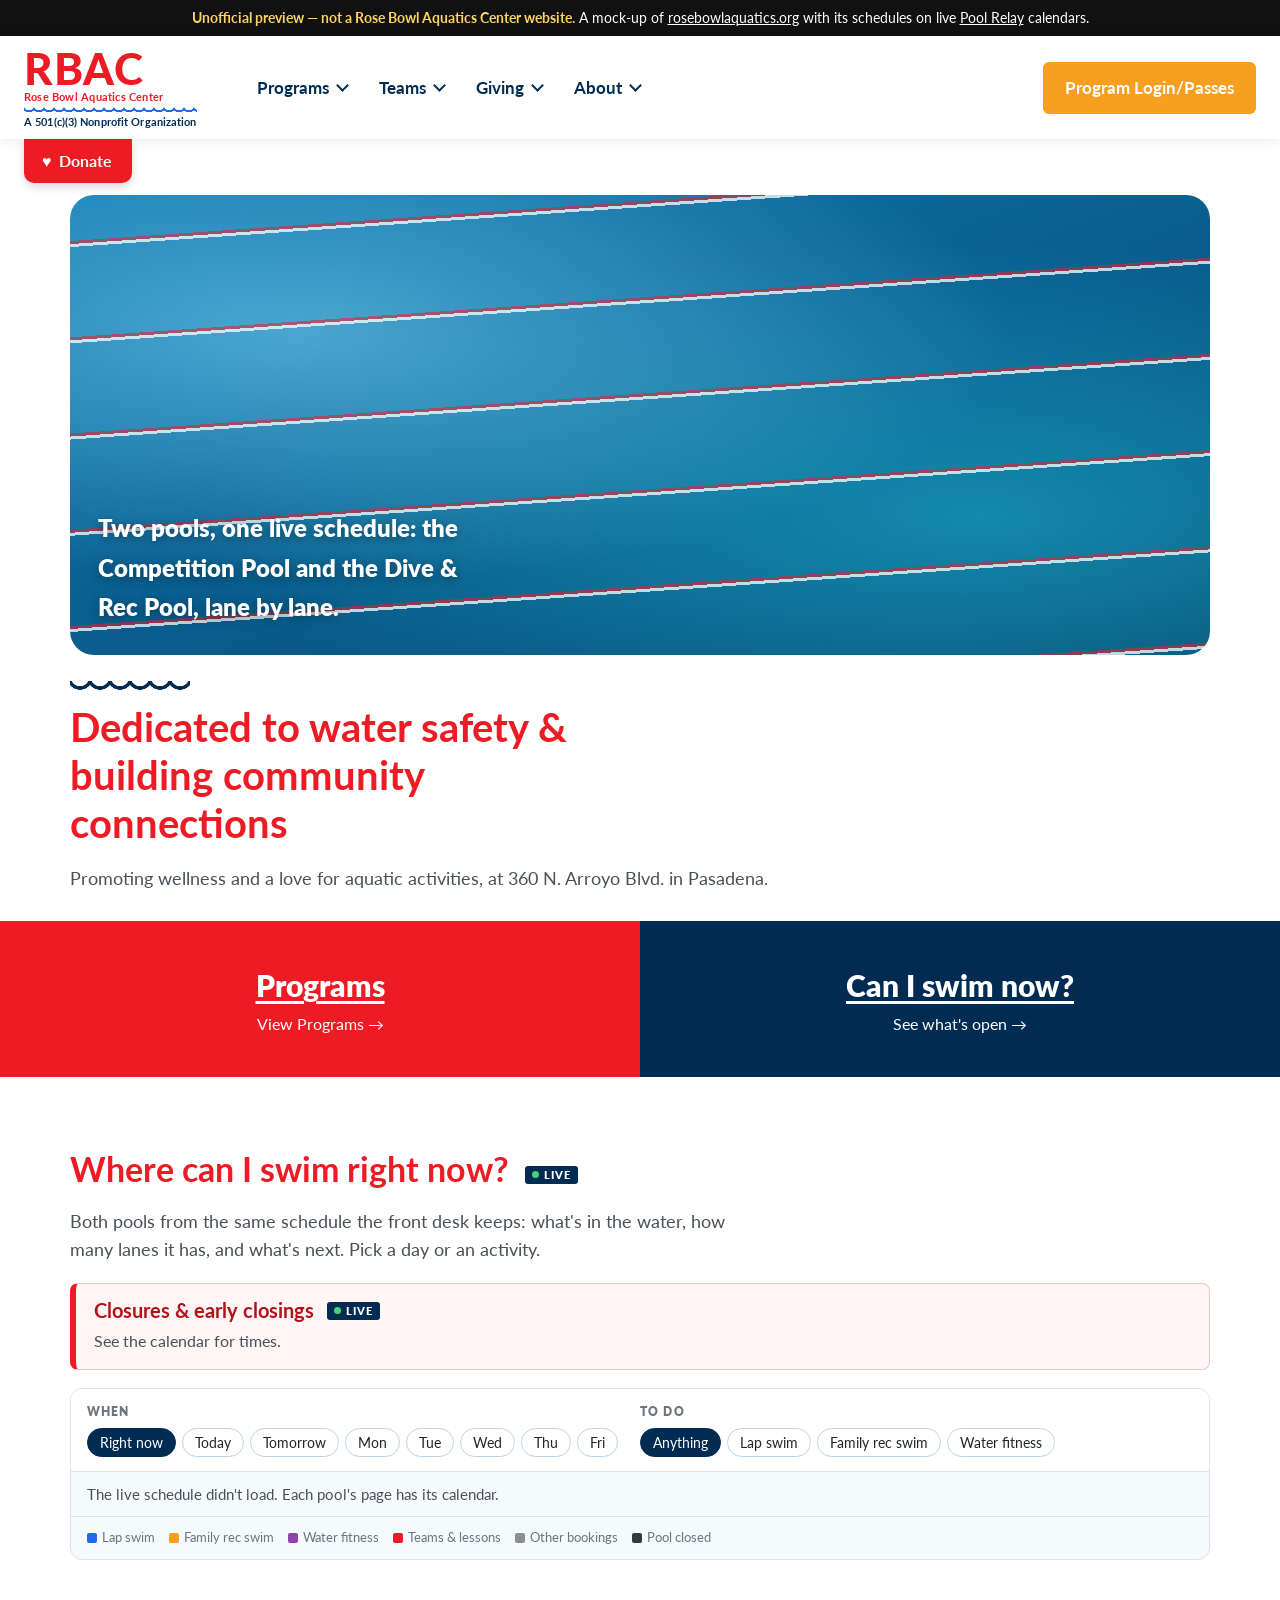
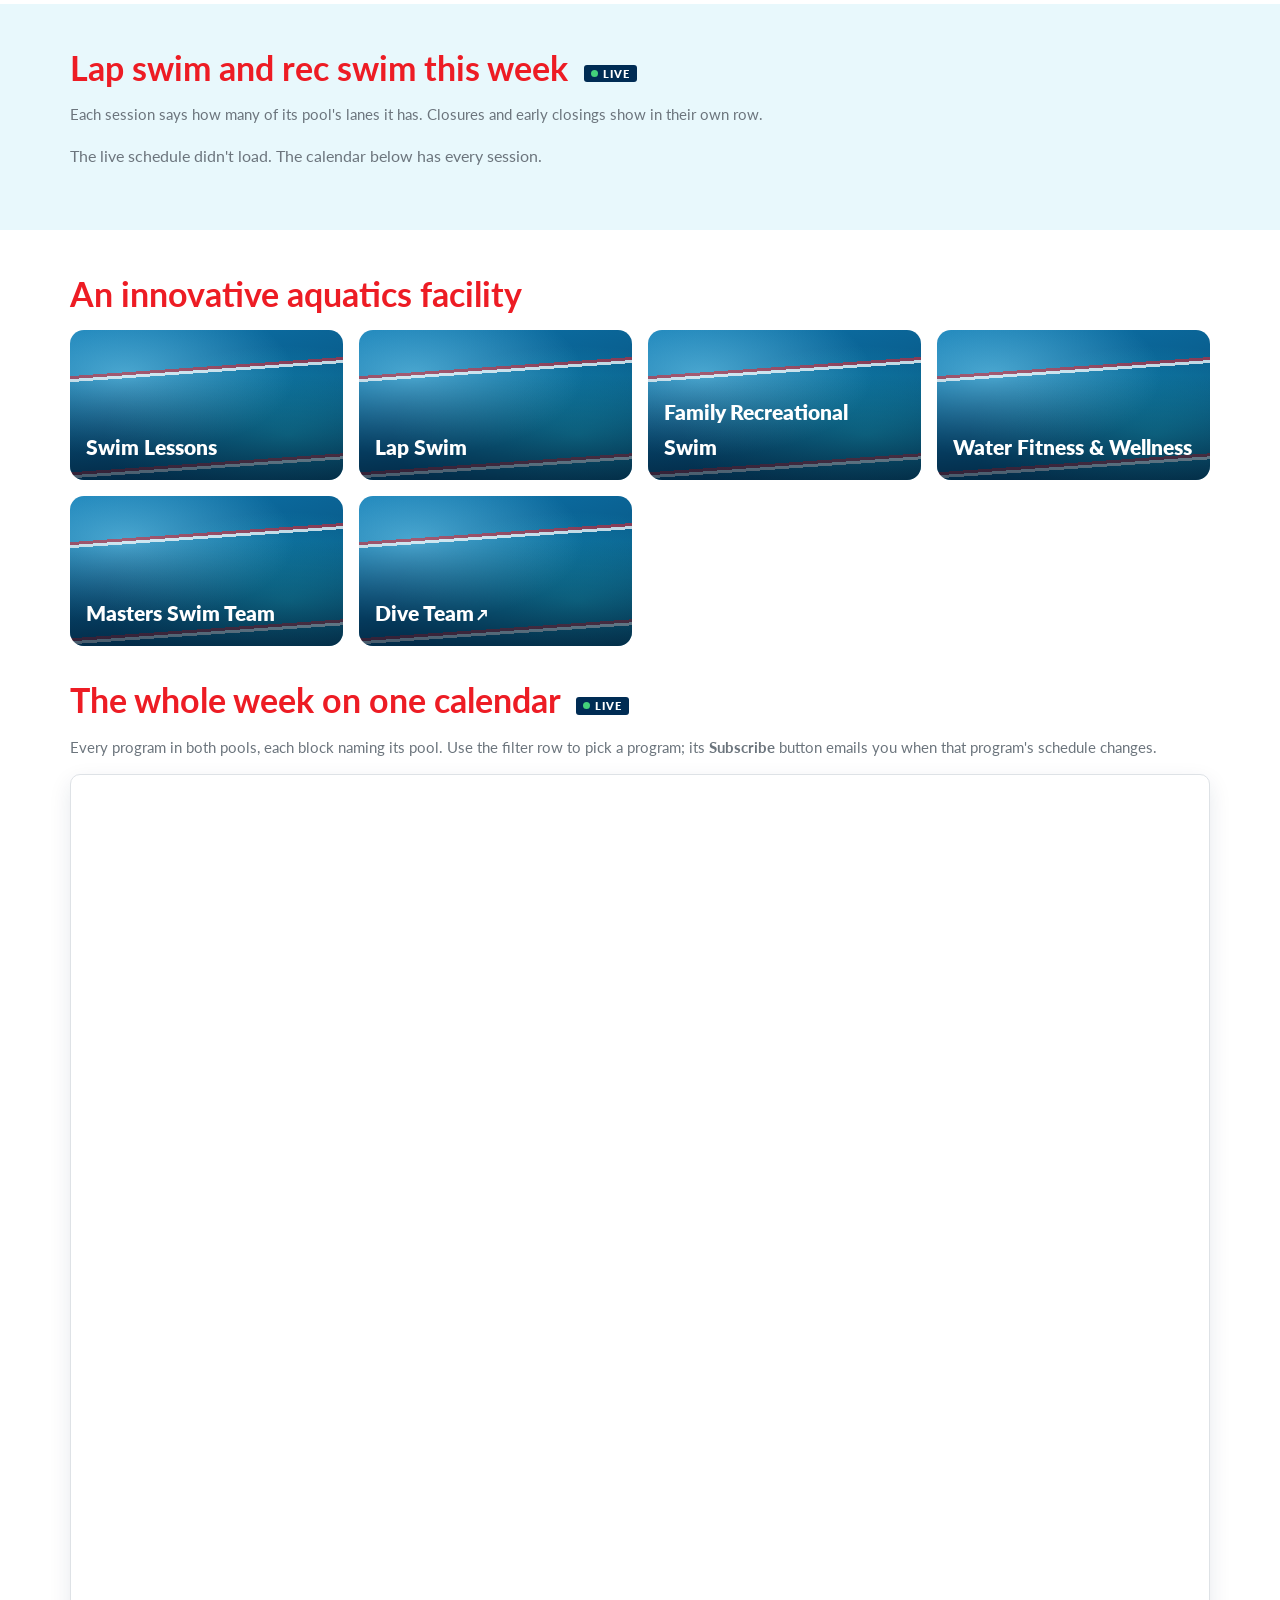
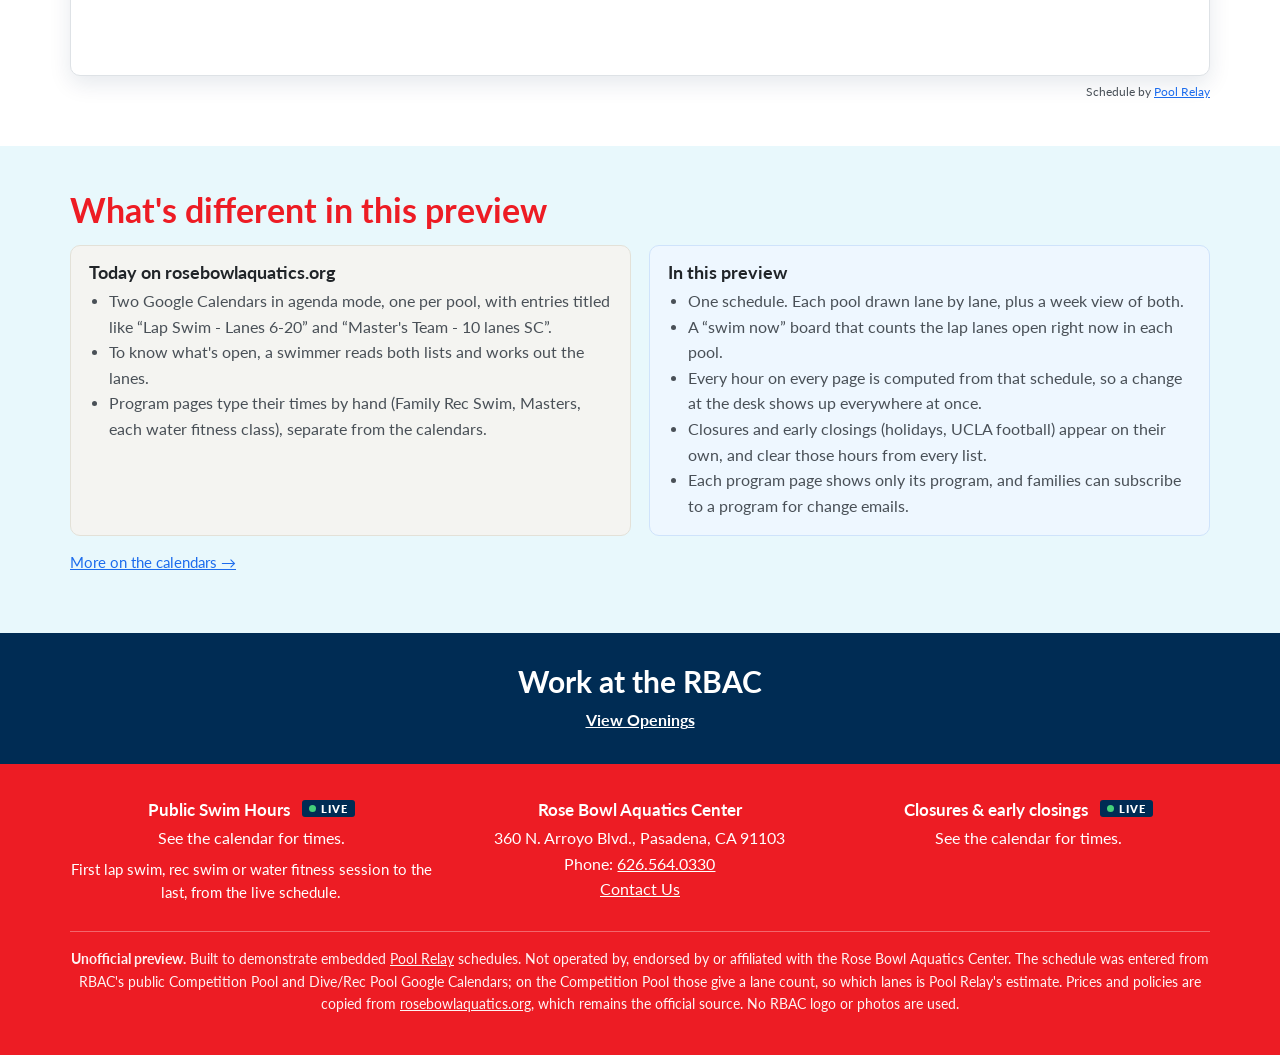
==== index.html @ 763c260d "Rose Bowl Aquatics Center preview: seven pages on live Pool Relay calendars In the look of rosebowla" ====
<!doctype html>
<!-- UNOFFICIAL PREVIEW. Not a Rose Bowl Aquatics Center website. A mock-up of https://rosebowlaquatics.org
     with the schedule on live Pool Relay calendars. Built to demonstrate Pool Relay; not affiliated with RBAC. -->
<html lang="en">
<head>
<meta charset="utf-8">
<meta name="viewport" content="width=device-width, initial-scale=1">
<meta name="robots" content="noindex">
<title>Home | Rose Bowl Aquatics Center (unofficial preview)</title>
<link rel="preconnect" href="https://fonts.googleapis.com"><link rel="preconnect" href="https://fonts.gstatic.com" crossorigin>
<link href="https://fonts.googleapis.com/css2?family=Lato:wght@400;700;900&display=swap" rel="stylesheet">
<link rel="stylesheet" href="style.css?v=40683fb3">
</head>
<body>
<div class="preview-note"><b>Unofficial preview — not a Rose Bowl Aquatics Center website.</b> A mock-up of <a href="https://rosebowlaquatics.org" target="_blank" rel="noopener noreferrer">rosebowlaquatics.org</a> with its schedules on live <a href="https://www.poolrelay.com/" target="_blank" rel="noopener noreferrer">Pool Relay</a> calendars.</div>
<header class="site"><div class="hdr">
  <a class="brand" href="index.html" aria-label="RBAC preview home"><span class="rb">RBAC</span><span class="rb-sub">Rose Bowl Aquatics Center</span><span class="wave" aria-hidden="true"></span><span class="np">A 501(c)(3) Nonprofit Organization</span></a>
  <nav class="main" aria-label="Main"><div class="dd"><button type="button" aria-haspopup="true">Programs</button><div class="panel"><h3>Our Programs</h3><a href="swim-lessons.html">Swim Lessons</a><a href="water-fitness.html">Water Fitness &amp; Wellness</a><a class="ext" href="https://rosebowlaquatics.org/adaptive-swim-lessons" target="_blank" rel="noopener noreferrer">Adaptive Swim Lessons</a><a class="ext" href="https://rosebowlaquatics.org/camp" target="_blank" rel="noopener noreferrer">Anderson Adventure Camp H20</a><a href="rec-swim.html">Family Recreational Swim</a><a href="lap-swim.html">Lap Swim</a><a class="ext" href="https://rosebowlaquatics.org/therapy-pool" target="_blank" rel="noopener noreferrer">Therapy Pool</a><a class="ext" href="https://rosebowlaquatics.org/red-cross" target="_blank" rel="noopener noreferrer">Red Cross Training/Lifeguard</a><a class="ext" href="https://rosebowlaquatics.org/yoga" target="_blank" rel="noopener noreferrer">Yoga</a></div></div><div class="dd"><button type="button" aria-haspopup="true">Teams</button><div class="panel"><h3>Our Teams</h3><a class="ext" href="https://rosebowlaquatics.org/dive-team" target="_blank" rel="noopener noreferrer">Dive Team</a><a class="ext" href="https://rosebowlaquatics.org/swim-team" target="_blank" rel="noopener noreferrer">Swim Team</a><a class="ext" href="https://rosebowlaquatics.org/water-polo" target="_blank" rel="noopener noreferrer">Water Polo Team</a><a class="ext" href="https://rosebowlaquatics.org/rays" target="_blank" rel="noopener noreferrer">Rays Swim Team</a><a href="masters.html">Masters Swim Team</a></div></div><div class="dd"><button type="button" aria-haspopup="true">Giving</button><div class="panel"><h3>Giving</h3><a class="ext" href="https://rosebowlaquatics.org/events" target="_blank" rel="noopener noreferrer">Events</a><a class="ext" href="https://rosebowlaquatics.org/support" target="_blank" rel="noopener noreferrer">Why Donate?</a><a class="ext" href="https://rosebowlaquatics.org/ways-to-give" target="_blank" rel="noopener noreferrer">Ways to Give</a><a class="ext" href="https://rosebowlaquatics.org/directing-gift" target="_blank" rel="noopener noreferrer">Directing Your Gift</a><a class="ext" href="https://rosebowlaquatics.org/donation-request" target="_blank" rel="noopener noreferrer">Donation Request</a></div></div><div class="dd"><button type="button" aria-haspopup="true">About</button><div class="panel"><h3>About Us</h3><a class="ext" href="https://rosebowlaquatics.org/Contact-Us" target="_blank" rel="noopener noreferrer">Contact Us</a><a class="ext" href="https://rosebowlaquatics.org/about" target="_blank" rel="noopener noreferrer">About</a><a href="calendars.html">Calendars</a><a class="ext" href="https://rosebowlaquatics.org/visit" target="_blank" rel="noopener noreferrer">Visit RBAC</a><a class="ext" href="https://rosebowlaquatics.org/staff" target="_blank" rel="noopener noreferrer">Leadership</a><a class="ext" href="https://rosebowlaquatics.org/board" target="_blank" rel="noopener noreferrer">Board of Directors</a><a class="ext" href="https://rosebowlaquatics.org/guidelines" target="_blank" rel="noopener noreferrer">RBAC Guidelines</a><a class="ext" href="https://rosebowlaquatics.org/air-quality" target="_blank" rel="noopener noreferrer">Air Quality Monitoring</a><a class="ext" href="https://rosebowlaquatics.org/employment" target="_blank" rel="noopener noreferrer">Employment</a><a class="ext" href="https://rosebowlaquatics.org/financial-assistance" target="_blank" rel="noopener noreferrer">Apply for Financial Assistance</a></div></div></nav>
  <div class="right"><a class="btn-login" href="https://rosebowlaquatics.org/login-page" target="_blank" rel="noopener noreferrer">Program Login/Passes</a>
    <details class="mnav"><summary><i aria-hidden="true"></i>MENU</summary><div class="mpanel"><h4>Programs</h4><a href="swim-lessons.html">Swim Lessons</a><a href="water-fitness.html">Water Fitness &amp; Wellness</a><a class="ext" href="https://rosebowlaquatics.org/adaptive-swim-lessons" target="_blank" rel="noopener noreferrer">Adaptive Swim Lessons</a><a class="ext" href="https://rosebowlaquatics.org/camp" target="_blank" rel="noopener noreferrer">Anderson Adventure Camp H20</a><a href="rec-swim.html">Family Recreational Swim</a><a href="lap-swim.html">Lap Swim</a><a class="ext" href="https://rosebowlaquatics.org/therapy-pool" target="_blank" rel="noopener noreferrer">Therapy Pool</a><a class="ext" href="https://rosebowlaquatics.org/red-cross" target="_blank" rel="noopener noreferrer">Red Cross Training/Lifeguard</a><a class="ext" href="https://rosebowlaquatics.org/yoga" target="_blank" rel="noopener noreferrer">Yoga</a><h4>Teams</h4><a class="ext" href="https://rosebowlaquatics.org/dive-team" target="_blank" rel="noopener noreferrer">Dive Team</a><a class="ext" href="https://rosebowlaquatics.org/swim-team" target="_blank" rel="noopener noreferrer">Swim Team</a><a class="ext" href="https://rosebowlaquatics.org/water-polo" target="_blank" rel="noopener noreferrer">Water Polo Team</a><a class="ext" href="https://rosebowlaquatics.org/rays" target="_blank" rel="noopener noreferrer">Rays Swim Team</a><a href="masters.html">Masters Swim Team</a><h4>Giving</h4><a class="ext" href="https://rosebowlaquatics.org/events" target="_blank" rel="noopener noreferrer">Events</a><a class="ext" href="https://rosebowlaquatics.org/support" target="_blank" rel="noopener noreferrer">Why Donate?</a><a class="ext" href="https://rosebowlaquatics.org/ways-to-give" target="_blank" rel="noopener noreferrer">Ways to Give</a><a class="ext" href="https://rosebowlaquatics.org/directing-gift" target="_blank" rel="noopener noreferrer">Directing Your Gift</a><a class="ext" href="https://rosebowlaquatics.org/donation-request" target="_blank" rel="noopener noreferrer">Donation Request</a><h4>About</h4><a class="ext" href="https://rosebowlaquatics.org/Contact-Us" target="_blank" rel="noopener noreferrer">Contact Us</a><a class="ext" href="https://rosebowlaquatics.org/about" target="_blank" rel="noopener noreferrer">About</a><a href="calendars.html">Calendars</a><a class="ext" href="https://rosebowlaquatics.org/visit" target="_blank" rel="noopener noreferrer">Visit RBAC</a><a class="ext" href="https://rosebowlaquatics.org/staff" target="_blank" rel="noopener noreferrer">Leadership</a><a class="ext" href="https://rosebowlaquatics.org/board" target="_blank" rel="noopener noreferrer">Board of Directors</a><a class="ext" href="https://rosebowlaquatics.org/guidelines" target="_blank" rel="noopener noreferrer">RBAC Guidelines</a><a class="ext" href="https://rosebowlaquatics.org/air-quality" target="_blank" rel="noopener noreferrer">Air Quality Monitoring</a><a class="ext" href="https://rosebowlaquatics.org/employment" target="_blank" rel="noopener noreferrer">Employment</a><a class="ext" href="https://rosebowlaquatics.org/financial-assistance" target="_blank" rel="noopener noreferrer">Apply for Financial Assistance</a></div></details></div>
  <a class="donate" href="https://rosebowlaquatics.org/donate" target="_blank" rel="noopener noreferrer">Donate</a>
</div></header>
<main>


<div class="home-hero"><div class="pic water"><span>Two pools, one live schedule: the Competition Pool and the Dive &amp; Rec Pool, lane by lane.</span></div>
  <span class="squiggle" aria-hidden="true"></span>
  <h2 class="tagline">Dedicated to water safety &amp; building community connections</h2>
  <p class="lede">Promoting wellness and a love for aquatic activities, at 360 N. Arroyo Blvd. in Pasadena.</p></div>
<div class="tiles"><a class="t-red" href="#programs"><b>Programs</b><span>View Programs</span></a>
  <a class="t-navy" href="#now"><b>Can I swim now?</b><span>See what's open</span></a></div>

<section class="band" id="now"><div class="wrap">
  <h2 class="sec-title">Where can I swim right now? <span class="live-tag">Live</span></h2>
  <p class="lede">Both pools from the same schedule the front desk keeps: what's in the water, how many lanes it has, and what's next.
    Pick a day or an activity.</p>
  <div class="alert" aria-live="polite"><h3>Closures &amp; early closings <span class="live-tag">Live</span></h3>
  <div data-live="alerts" data-view="ldh1B3ldemNOlqrz69lAVa" data-pool="ctr" data-ahead="100"><p class="muted">None coming up.</p></div></div>
  <div id="finder" class="finder" data-view="ldh1B3ldemNOlqrz69lAVa" data-all-label="Both pools"></div>
</div></section>

<section class="band tint"><div class="wrap">
  <h2 class="sec-title">Lap swim and rec swim this week <span class="live-tag">Live</span></h2>
  <p class="small muted">Each session says how many of its pool's lanes it has. Closures and early closings show in their own row.</p>
  <div id="week" data-view="ldh1B3ldemNOlqrz69lAVa" data-pool="ctr" data-pools="Competition Pool|Dive &amp; Rec Pool" data-kind="lap|rec"><p class="muted">Loading the week…</p></div>
</div></section>

<section class="band" id="programs"><div class="wrap">
  <h2 class="sec-title">An innovative aquatics facility</h2>
  <div class="prog-grid"><a class="water" href="swim-lessons.html"><span>Swim Lessons</span></a><a class="water" href="lap-swim.html"><span>Lap Swim</span></a><a class="water" href="rec-swim.html"><span>Family Recreational Swim</span></a><a class="water" href="water-fitness.html"><span>Water Fitness &amp; Wellness</span></a><a class="water" href="masters.html"><span>Masters Swim Team</span></a><a class="water ext" href="https://rosebowlaquatics.org/dive-team" target="_blank" rel="noopener noreferrer"><span>Dive Team</span></a></div>
  <h2 class="sec-title" style="margin-top:34px">The whole week on one calendar <span class="live-tag">Live</span></h2>
  <p class="small muted">Every program in both pools, each block naming its pool. Use the filter row to pick a program; its
    <b>Subscribe</b> button emails you when that program's schedule changes.</p>
  <div class="frame"><iframe src="https://www.poolrelay.com/embed/ldh1B3ldemNOlqrz69lAVa" height="900" title="Rose Bowl Aquatics Center, week" loading="lazy"></iframe></div><p class="credit">Schedule by <a href="https://www.poolrelay.com/" target="_blank" rel="noopener noreferrer">Pool Relay</a></p>
</div></section>

<section class="band tint"><div class="wrap">
  <h2 class="sec-title">What's different in this preview</h2>
  <div class="before-after">
    <div class="b"><h3>Today on rosebowlaquatics.org</h3><ul>
      <li>Two Google Calendars in agenda mode, one per pool, with entries titled like “Lap Swim - Lanes 6-20” and “Master's Team - 10 lanes SC”.</li>
      <li>To know what's open, a swimmer reads both lists and works out the lanes.</li>
      <li>Program pages type their times by hand (Family Rec Swim, Masters, each water fitness class), separate from the calendars.</li></ul></div>
    <div class="a"><h3>In this preview</h3><ul>
      <li>One schedule. Each pool drawn lane by lane, plus a week view of both.</li>
      <li>A “swim now” board that counts the lap lanes open right now in each pool.</li>
      <li>Every hour on every page is computed from that schedule, so a change at the desk shows up everywhere at once.</li>
      <li>Closures and early closings (holidays, UCLA football) appear on their own, and clear those hours from every list.</li>
      <li>Each program page shows only its program, and families can subscribe to a program for change emails.</li></ul></div>
  </div>
  <p class="small"><a href="calendars.html">More on the calendars →</a></p>
</div></section>

</main>
<div class="work"><h3>Work at the RBAC</h3><a href="https://rosebowlaquatics.org/employment" target="_blank" rel="noopener noreferrer">View Openings</a></div>
<footer class="site"><div class="wrap">
  <div class="cols">
    <div><h4>Public Swim Hours <span class="live-tag">Live</span></h4><div data-live="hours" data-view="ldh1B3ldemNOlqrz69lAVa" data-pool="ctr" data-group="Lap Swim|Family Recreational Swim|Water Fitness &amp; Wellness" data-format="dl">…</div>
      <p class="small" style="margin:6px 0 0">First lap swim, rec swim or water fitness session to the last, from the live schedule.</p></div>
    <div><h4>Rose Bowl Aquatics Center</h4><p style="margin:0">360 N. Arroyo Blvd., Pasadena, CA 91103<br>Phone: <a href="tel:6265640330">626.564.0330</a><br>
      <a href="https://rosebowlaquatics.org/Contact-Us" target="_blank" rel="noopener noreferrer">Contact Us</a></p></div>
    <div><h4>Closures &amp; early closings <span class="live-tag">Live</span></h4><div data-live="alerts" data-view="ldh1B3ldemNOlqrz69lAVa" data-pool="ctr" data-ahead="60" class="foot-alerts"><p>None coming up.</p></div></div>
  </div>
  <p class="disc"><b>Unofficial preview.</b> Built to demonstrate embedded <a href="https://www.poolrelay.com/" target="_blank" rel="noopener noreferrer">Pool Relay</a> schedules. Not operated by,
    endorsed by or affiliated with the Rose Bowl Aquatics Center. The schedule was entered from RBAC's public Competition Pool and
    Dive/Rec Pool Google Calendars; on the Competition Pool those give a lane count, so which lanes is Pool Relay's estimate.
    Prices and policies are copied from <a href="https://rosebowlaquatics.org" target="_blank" rel="noopener noreferrer">rosebowlaquatics.org</a>, which remains the official source. No RBAC logo or photos are used.</p>
</div></footer>
<script>window.POOLS = [{"slug": "comp", "name": "Competition Pool", "facility": "Rose Bowl Aquatics Center", "pool": "Competition Pool", "area": "Pasadena", "kind": "yearRound", "href": "lap-swim.html#comp", "sub": "50 m \u00b7 8 long-course or 20 short-course lanes \u00b7 typically 79\u00b0"}, {"slug": "rec", "name": "Dive & Rec Pool", "facility": "Rose Bowl Aquatics Center", "pool": "Dive & Rec Pool", "area": "Pasadena", "kind": "yearRound", "href": "lap-swim.html#dive", "sub": "20 lanes \u00b7 shallow end for rec swim, deep end for diving \u00b7 typically 86\u00b0"}, {"slug": "ctr", "name": "Rose Bowl Aquatics Center", "facility": "Rose Bowl Aquatics Center", "area": "Pasadena", "kind": "center", "href": "index.html"}];</script>
<script src="finder.js?v=40683fb3"></script>
</body>
</html>
---- style.css ----
/* Rose Bowl Aquatics Center — an unofficial preview of rosebowlaquatics.org with its schedule on live Pool Relay calendars.
   Chrome after RBAC's own theme: white header with a red wordmark, orange login button, a red Donate tab, photo-band page
   heroes with white titles, red and cyan cards with a wave pattern, Lato throughout, a red footer.
   No RBAC artwork or photos are used: the wordmark is text and every "photo" is a CSS gradient. */
:root{
  --red:#ed1c24; --red-2:#ff3941; --red-d:#b3121a; --navy:#002c54; --blue:#1c6ced; --cyan:#1fc0da; --orange:#f99f20;
  --ink:#212529; --body:#495057; --muted:#6c757d; --rule:#dee2e6; --wash:#f8f9fa; --sky:#e8f8fc;
  --lap:#1c6ced; --rec:#f99f20; --fit:#8e44ad; --learn:#ed1c24; --other:#8b8f94; --shut:#343a40;
  --open:#1f7a45; --soon:#b56d07; --shutc:#6f7780;
}
*{box-sizing:border-box}
html{-webkit-text-size-adjust:100%;scroll-behavior:smooth}
body{margin:0;background:#fff;color:var(--body);font:16px/1.65 Lato,"Helvetica Neue",Arial,sans-serif}
a{color:var(--blue)}
h1,h2,h3,h4{font-family:Lato,"Helvetica Neue",Arial,sans-serif;color:var(--ink);line-height:1.2}
.muted{color:var(--muted)} .small{font-size:14.5px}
.wrap{max-width:1180px;margin:0 auto;padding:0 20px}

/* ── Unofficial ribbon ───────────────────────────────────────────────────── */
.preview-note{background:#111;color:#fff;font-size:13.5px;line-height:1.5;padding:8px 16px;text-align:center}
.preview-note b{color:#ffd166} .preview-note a{color:#fff}

/* ── Header ─────────────────────────────────────────────────────────────── */
header.site{background:#fff;box-shadow:0 2px 14px rgba(0,0,0,.08);position:sticky;top:0;z-index:30}
.hdr{max-width:1320px;margin:0 auto;display:flex;align-items:center;gap:22px;padding:12px 24px;min-height:96px;position:relative}
.brand{display:flex;flex-direction:column;text-decoration:none;line-height:1;color:var(--red)}
.brand .rb{font-weight:900;font-size:44px;letter-spacing:.02em;line-height:.95}
.brand .rb-sub{font-size:10.5px;font-weight:700;color:var(--red);letter-spacing:.02em;margin-top:2px}
.brand .wave{display:block;height:7px;margin:4px 0 3px;background:
  radial-gradient(circle at 5px -2px,transparent 5px,var(--blue) 5.5px,var(--blue) 7px,transparent 7.5px) 0 0/10px 7px repeat-x}
.brand .np{font-size:10.5px;font-weight:700;color:var(--navy);letter-spacing:.01em}
nav.main{display:flex;gap:4px;margin-left:24px}
.dd{position:relative}
.dd > button{font:700 17px Lato,sans-serif;color:var(--navy);background:none;border:0;padding:12px 14px;cursor:pointer;border-radius:6px}
.dd > button::after{content:"";display:inline-block;width:7px;height:7px;border-right:2px solid currentColor;border-bottom:2px solid currentColor;transform:rotate(45deg);margin:0 0 4px 9px}
.dd:hover > button,.dd:focus-within > button{color:var(--red)}
.dd .panel{display:none;position:absolute;left:0;top:100%;min-width:290px;background:var(--navy);border-radius:0 0 10px 10px;padding:14px 0 16px;box-shadow:0 14px 30px rgba(0,0,0,.2);
  background-image:linear-gradient(rgba(0,44,84,.92),rgba(0,44,84,.92)),repeating-radial-gradient(circle at 0 120%,transparent 0 14px,rgba(255,255,255,.12) 15px 16px,transparent 17px 30px)}
.dd:hover .panel,.dd:focus-within .panel{display:block}
.dd .panel h3{color:#fff;font-size:24px;font-weight:800;margin:0 22px 8px}
.dd .panel a{display:block;color:#fff;text-decoration:none;padding:6px 22px;font-size:15.5px}
.dd .panel a:hover,.dd .panel a:focus{background:rgba(255,255,255,.1);color:#7ed8f8}
.dd .panel a.here{color:#7ed8f8;font-weight:700}
.dd .panel a.ext::after,.mnav a.ext::after{content:" ↗";font-size:12px;opacity:.7}
.hdr .right{margin-left:auto;display:flex;align-items:center;gap:14px}
.btn-login{background:var(--orange);color:#fff;font-weight:700;font-size:17px;text-decoration:none;padding:12px 22px;border-radius:6px;white-space:nowrap}
.btn-login:hover{filter:brightness(.95)}
.donate{position:absolute;left:24px;top:100%;background:var(--red);color:#fff;font-weight:700;text-decoration:none;padding:9px 20px 9px 18px;border-radius:0 0 10px 10px;font-size:16px;box-shadow:0 4px 10px rgba(0,0,0,.15)}
.donate::before{content:"♥";margin-right:7px}
details.mnav{display:none}
details.mnav summary{list-style:none;cursor:pointer;font-weight:700;color:var(--navy);font-size:14px;display:flex;align-items:center;gap:8px}
details.mnav summary::-webkit-details-marker{display:none}
details.mnav summary i{display:inline-block;width:20px;height:2px;background:var(--navy);box-shadow:0 -6px 0 var(--navy),0 6px 0 var(--navy)}
details.mnav .mpanel{position:absolute;left:0;right:0;top:100%;background:var(--navy);padding:46px 20px 18px;max-height:75vh;overflow:auto}
details.mnav h4{color:#7ed8f8;margin:12px 0 4px;font-size:15px;text-transform:uppercase;letter-spacing:.08em}
details.mnav a{display:block;color:#fff;text-decoration:none;padding:5px 0}

/* ── Page heroes ─────────────────────────────────────────────────────────── */
/* "Photos" are water in CSS: a blue gradient with lane lines and a light ripple, never RBAC's pictures. */
.water{background-color:#0b5f8a;background-image:
  repeating-linear-gradient(176deg,transparent 0 46px,rgba(237,28,36,.55) 46px 49px,rgba(255,255,255,.75) 49px 52px,transparent 52px 96px),
  radial-gradient(ellipse at 20% 30%,rgba(126,216,248,.55),transparent 55%),
  radial-gradient(ellipse at 80% 70%,rgba(31,192,218,.5),transparent 60%),
  linear-gradient(160deg,#0d77b0,#06476e)}
.hero{position:relative;color:#fff;padding:96px 0 64px}
.hero::before{content:"";position:absolute;inset:0;background:linear-gradient(90deg,rgba(0,20,40,.62),rgba(0,20,40,.25))}
.hero .wrap{position:relative}
.hero h1{color:#fff;font-size:clamp(34px,4.6vw,52px);font-weight:700;margin:0 0 12px;text-shadow:0 2px 12px rgba(0,0,0,.35)}
.hero ul{list-style:none;margin:0;padding:0}
.hero li a{color:#fff;font-weight:700;font-size:18px;text-decoration:underline;text-underline-offset:3px}
.hero li a::before{content:"›";display:inline-block;margin-right:8px;text-decoration:none;font-size:22px;line-height:1}

/* ── Home ────────────────────────────────────────────────────────────────── */
.home-hero{margin:56px auto 0;max-width:1180px;padding:0 20px}
.home-hero .pic{height:clamp(240px,40vw,460px);border-radius:24px;position:relative;overflow:hidden;display:flex;align-items:flex-end;padding:28px}
.home-hero .pic span{position:relative;color:#fff;font-weight:800;font-size:clamp(18px,2.2vw,24px);text-shadow:0 2px 10px rgba(0,0,0,.4);max-width:28ch}
.squiggle{display:block;width:120px;height:14px;margin:26px 0 8px;background:
  radial-gradient(circle at 10px -4px,transparent 9px,var(--navy) 9.5px,var(--navy) 12.5px,transparent 13px) 0 0/20px 14px repeat-x}
.tagline{color:var(--red);font-size:clamp(28px,3.6vw,40px);font-weight:700;margin:0 0 6px;max-width:24ch}
.tiles{display:grid;grid-template-columns:repeat(2,1fr);gap:0;margin:28px 0}
.tiles a{display:block;padding:40px 20px;text-align:center;text-decoration:none;color:#fff}
.tiles a b{display:block;font-size:30px;font-weight:800;text-decoration:underline;text-underline-offset:4px}
.tiles a span::after{content:" →"}
.tiles .t-red{background:var(--red)} .tiles .t-navy{background:var(--navy)}
.prog-grid{display:grid;grid-template-columns:repeat(auto-fill,minmax(250px,1fr));gap:16px;margin:16px 0}
.prog-grid a{display:flex;align-items:flex-end;min-height:150px;border-radius:14px;padding:16px;color:#fff;text-decoration:none;font-weight:800;font-size:21px;position:relative;overflow:hidden}
.prog-grid a::before{content:"";position:absolute;inset:0;background:linear-gradient(0deg,rgba(0,20,40,.65),transparent 70%)}
.prog-grid a span{position:relative}
.prog-grid a.ext span::after{content:" ↗";font-size:14px}

/* ── Sections and cards ──────────────────────────────────────────────────── */
section.band{padding:44px 0}
section.band.tint{background:var(--sky)}
section.band.wavy{background:linear-gradient(#fff,#fff) padding-box}
.sec-title{color:var(--red);font-size:clamp(26px,3vw,34px);font-weight:700;margin:0 0 12px}
h2{font-size:26px;margin:28px 0 10px} h3{font-size:20px;margin:18px 0 6px}
h4.red{color:var(--red);font-size:24px;margin:0 0 6px}
.lede{font-size:17.5px;max-width:70ch}
.two{display:grid;grid-template-columns:minmax(0,1.5fr) minmax(280px,1fr);gap:32px;align-items:start}
.cardstack{border-radius:10px;overflow:hidden;box-shadow:0 10px 24px rgba(0,0,0,.08)}
.cardstack > div{padding:24px 26px;color:#fff}
.cardstack h3{color:#fff;font-size:26px;margin:0 0 10px}
.cardstack a{color:#fff;font-weight:700;text-decoration:none;display:inline-block;margin:3px 0}
.cardstack a::after{content:" →"}
.cardstack .c-red{background:var(--red-2)}
.cardstack .c-cyan{background-color:var(--cyan);background-image:repeating-radial-gradient(circle at 50% -60px,transparent 0 16px,rgba(255,255,255,.14) 17px 18px,transparent 19px 34px)}
.cardstack p{margin:0 0 6px}
.cardstack .price{font-size:30px;font-weight:800;line-height:1.1}
details.acc{border-bottom:1px solid var(--rule);background:#fff}
details.acc summary{cursor:pointer;list-style:none;padding:16px 50px 16px 4px;font-size:19px;color:var(--ink);position:relative}
details.acc summary::-webkit-details-marker{display:none}
details.acc summary::after{content:"+";position:absolute;right:8px;top:8px;width:36px;height:36px;display:grid;place-items:center;box-shadow:0 2px 8px rgba(0,0,0,.15);font-size:22px;color:var(--ink)}
details.acc[open] summary::after{content:"×"}
details.acc > div{padding:0 4px 18px}
.faqhead{background:var(--red-2);color:#fff;border-radius:10px 10px 0 0;padding:20px 24px;margin-top:28px}
.faqhead h3{color:#fff;margin:0;font-size:26px}
.faq{border:1px solid var(--rule);border-top:0;border-radius:0 0 10px 10px;padding:0 20px}
table.fees{border-collapse:collapse;width:100%;max-width:560px;font-size:15.5px;margin:8px 0}
table.fees th,table.fees td{border-bottom:1px solid var(--rule);padding:7px 10px;text-align:left}
table.fees td{font-variant-numeric:tabular-nums;text-align:right}
table.fees thead th{color:var(--navy)}

/* ── Live parts (Pool Relay) ─────────────────────────────────────────────── */
.live-tag{display:inline-block;font-size:11px;font-weight:800;letter-spacing:.09em;text-transform:uppercase;color:#fff;background:var(--navy);border-radius:3px;padding:2px 7px;vertical-align:3px;margin-left:8px}
.live-tag::before{content:"";display:inline-block;width:7px;height:7px;border-radius:50%;background:#43d17a;margin-right:5px;vertical-align:1px}
.whatsnew{border:2px dashed var(--cyan);background:#f2fcfe;border-radius:10px;padding:14px 18px;margin:18px 0;font-size:15.5px}
.whatsnew b.k{color:var(--navy);text-transform:uppercase;letter-spacing:.07em;font-size:12px;display:block;margin-bottom:2px}
.whatsnew ul{margin:4px 0 0;padding-left:20px} .whatsnew li{margin:3px 0}
.alert{border:1px solid #f3c2c4;border-left:6px solid var(--red);background:#fff5f5;border-radius:8px;padding:14px 18px;margin:18px 0}
.alert h2,.alert h3{margin:0 0 6px;font-size:20px;color:var(--red-d)}
.alert ul{margin:0;padding:0;list-style:none;font-size:15.5px}
.alert li{padding:5px 0;border-top:1px solid #f6dada;display:grid;grid-template-columns:minmax(150px,260px) 1fr;gap:4px 12px} .alert li:first-child{border-top:0}
.alert li b{color:var(--red-d)} .alert li.mod b{color:#8a5a00}
@media (max-width:560px){ .alert li{grid-template-columns:1fr} }
.hours-grid{display:grid;grid-template-columns:repeat(auto-fit,minmax(300px,1fr));gap:18px;margin:12px 0}
.hbox{border:1px solid var(--rule);border-top:5px solid var(--blue);border-radius:8px;padding:16px 18px;background:#fff}
.hbox.rec{border-top-color:var(--cyan)}
.hbox h3{margin:0 0 8px;font-size:20px}
.hbox dl{display:grid;grid-template-columns:auto 1fr;gap:4px 14px;margin:0 0 8px}
.hbox dt{font-weight:700;color:var(--navy)} .hbox dd{margin:0;font-variant-numeric:tabular-nums}
.hbox h4{margin:12px 0 4px;font-size:14px;text-transform:uppercase;letter-spacing:.07em;color:var(--muted)}
.adjusted ul,.limited ul{margin:4px 0 0;padding-left:18px;font-size:15px}
.limited li{margin-bottom:3px;font-variant-numeric:tabular-nums}
.prog{border-collapse:collapse;width:100%;font-size:15.5px}
.prog th,.prog td{text-align:left;padding:10px 10px;border-top:1px solid var(--rule);vertical-align:top}
.prog th{min-width:190px;color:var(--navy)} .prog th small{display:block;font-weight:400;color:var(--muted);font-size:13.5px;max-width:42ch}
.prog td.when{font-variant-numeric:tabular-nums}
.tblwrap{overflow-x:auto}
blockquote.quote{margin:10px 0;padding:10px 14px;background:#f4f4f1;border-left:4px solid #b7b4a8;font-size:15px;font-style:italic;color:#3c3a33}
blockquote.quote .qh{display:block;font-style:normal;font-size:11.5px;font-weight:700;letter-spacing:.08em;text-transform:uppercase;color:var(--muted);margin-bottom:3px}
.frame{border:1px solid var(--rule);border-radius:10px;overflow:hidden;background:#fff;box-shadow:0 8px 22px rgba(0,40,80,.10)}
.frame iframe{display:block;width:100%;border:0}
.credit{margin:6px 0 0;font-size:12px;text-align:right}
.today-wrap{display:grid;grid-template-columns:repeat(auto-fit,minmax(320px,1fr));gap:16px}
.today-board,#today{border:1px solid var(--rule);border-radius:10px;background:#f7fbfe;padding:12px 16px}
.today-board h3{margin:0 0 4px;font-size:18px}
.before-after{display:grid;grid-template-columns:1fr 1fr;gap:18px;margin:14px 0}
.before-after > div{border-radius:10px;padding:16px 18px}
.before-after .b{background:#f4f4f1;border:1px solid #e3e1d8}
.before-after .a{background:#eef7ff;border:1px solid #cfe3fb}
.before-after h3{margin:0 0 6px;font-size:18px}
.before-after ul{margin:0;padding-left:20px;font-size:15.5px}
.agenda{font:13px/1.5 Arial,sans-serif;background:#fff;border:1px solid #ddd;border-radius:6px;padding:8px 10px;color:#333;margin-top:8px}
.agenda div{display:flex;gap:10px;border-bottom:1px solid #eee;padding:3px 0}
.agenda div i{display:inline-block;width:9px;height:9px;border-radius:50%;background:#125a12;margin-top:5px;flex:none}

/* The finder board (from the other Pool Relay previews), restyled */
.finder{border:1px solid var(--rule);border-radius:12px;background:#f5fafd;overflow:hidden}
.finder .bar{display:flex;flex-wrap:wrap;gap:14px 22px;padding:14px 16px;border-bottom:1px solid var(--rule);background:#fff}
.finder fieldset{border:0;margin:0;padding:0;min-width:0}
.finder legend{font-size:11.5px;font-weight:800;letter-spacing:.1em;text-transform:uppercase;color:var(--muted);margin-bottom:6px;padding:0}
.chips{display:flex;flex-wrap:wrap;gap:6px}
.chip{border:1px solid #bcd3e6;background:#fff;border-radius:999px;padding:5px 12px;font:14px Lato,sans-serif;cursor:pointer;color:var(--ink)}
.chip[aria-pressed="true"]{background:var(--navy);border-color:var(--navy);color:#fff}
.chip:focus-visible{outline:3px solid var(--orange);outline-offset:1px}
.finder .summary{padding:10px 16px;font-size:15px;display:flex;flex-wrap:wrap;gap:6px 16px;align-items:baseline;border-bottom:1px solid var(--rule)}
.finder .summary b{font-size:17px;color:var(--navy)}
.finder .split{display:block} .finder #map{display:none}
.results{list-style:none;margin:0;padding:0}
.pool{display:grid;grid-template-columns:minmax(0,1fr);gap:12px;padding:13px 16px;border-bottom:1px solid var(--rule);background:#fff}
.pool .ph{display:none}
.pool h3{margin:0;font-size:18px} .pool h3 a{color:var(--ink);text-decoration:none} .pool h3 a:hover{text-decoration:underline}
.pool .where{font-size:13.5px;color:var(--muted)}
.pool .state{margin:5px 0 0;font-size:15px;font-weight:700}
.pool .state.open{color:var(--open)} .pool .state.soon{color:var(--soon)} .pool .state.shut{color:var(--shutc)}
.pool .state .dot{display:inline-block;width:9px;height:9px;border-radius:50%;background:currentColor;margin-right:6px;vertical-align:1px}
.pool .state.open .dot{animation:pulse 1.6s ease-in-out infinite}
@keyframes pulse{50%{opacity:.35}}
@media (prefers-reduced-motion:reduce){.pool .state.open .dot{animation:none}}
.pool .sess{margin:6px 0 0;padding:0;list-style:none;font-size:14px;display:flex;flex-direction:column;gap:2px}
.pool .sess li{display:flex;gap:8px;align-items:baseline}
.pool .sess .t{font-variant-numeric:tabular-nums;min-width:122px;color:#3b362f}
.pool .sess .k{display:inline-block;width:8px;height:8px;border-radius:2px;flex:none;transform:translateY(-1px)}
.pool .sess .n{color:var(--muted);font-size:13px}
.pool .sess li.past{opacity:.45} .pool .sess li.now .t{font-weight:700;color:var(--open)}
.today-board .pool,#today .pool{padding:0;border:0;background:none}
.tl{position:relative;height:12px;margin:8px 0 2px;background:#e3eef6;border-radius:3px;overflow:hidden}
.tl i{position:absolute;top:0;bottom:0;border-radius:2px;opacity:.9}
.tl .nowline{position:absolute;top:-2px;bottom:-2px;width:2px;background:var(--ink)}
.tlscale{display:flex;justify-content:space-between;font-size:11px;color:var(--muted);font-variant-numeric:tabular-nums}
.legend{display:flex;flex-wrap:wrap;gap:4px 14px;font-size:13px;color:var(--muted);padding:10px 16px}
.legend span::before{content:"";display:inline-block;width:10px;height:10px;border-radius:2px;margin-right:5px;background:var(--c);vertical-align:-1px}
.legend span{background:none !important}
.k-lap{--c:var(--lap);background:var(--lap)} .k-rec{--c:var(--rec);background:var(--rec)} .k-fit{--c:var(--fit);background:var(--fit)}
.k-learn{--c:var(--learn);background:var(--learn)} .k-other{--c:var(--other);background:var(--other)} .k-shut{--c:var(--shut);background:var(--shut)}
.empty{padding:18px 16px;color:var(--muted)}
.later-h{padding:10px 16px 6px;font-size:12px;font-weight:800;letter-spacing:.1em;text-transform:uppercase;color:var(--muted);background:#eef4f8;border-bottom:1px solid var(--rule)}
table.lanes{border-collapse:collapse;width:100%;font-size:14.5px;font-variant-numeric:tabular-nums;min-width:560px}
table.lanes th,table.lanes td{text-align:left;padding:7px 9px;border-top:1px solid var(--rule);vertical-align:top}
table.lanes thead th{font-size:12.5px;letter-spacing:.07em;text-transform:uppercase;color:var(--muted);border-top:0}
table.lanes tbody th{white-space:nowrap;color:var(--navy)}
table.lanes .k{display:inline-block;width:8px;height:8px;border-radius:2px;margin-right:5px}
table.lanes td div{margin-bottom:3px} table.lanes .n{color:var(--muted);font-size:13px}
table.lanes td.shut,table.lanes tr.shut td{color:var(--red-d);background:#fff5f5;font-weight:700}
table.lanes .mod{font-size:12px;font-weight:700;color:#8a5a00;white-space:normal;text-transform:none;letter-spacing:0}
.held{display:inline-block;background:var(--red);color:#fff;font-size:12px;padding:1px 7px;border-radius:3px}

/* ── Footer ─────────────────────────────────────────────────────────────── */
.work{background:var(--navy);color:#fff;text-align:center;padding:30px 20px}
.work h3{color:#fff;font-size:30px;margin:0 0 8px}
.work a{color:#fff;font-weight:700}
footer.site{background:var(--red);color:#fff;padding:36px 0 26px;font-size:15.5px}
footer.site .cols{display:grid;grid-template-columns:repeat(auto-fit,minmax(240px,1fr));gap:26px;text-align:center}
footer.site h4{color:#fff;margin:0 0 6px;font-size:17px}
footer.site a{color:#fff}
footer.site [data-live] dl{display:grid;grid-template-columns:auto auto;justify-content:center;gap:0 10px;margin:0}
footer.site dt{font-weight:700} footer.site dd{margin:0}
footer.site .disc{border-top:1px solid rgba(255,255,255,.35);margin-top:26px;padding-top:16px;font-size:13.5px;text-align:center;opacity:.95}

/* ── Phones ─────────────────────────────────────────────────────────────── */
@media (max-width:1060px){
  nav.main{display:none} details.mnav{display:block}
  .hdr{min-height:76px;padding:10px 16px} .brand .rb{font-size:34px}
  .btn-login{font-size:15px;padding:9px 14px}
  .donate{left:16px;font-size:15px;padding:6px 14px}
}
@media (max-width:760px){
  .two,.before-after{grid-template-columns:1fr}
  .tiles{grid-template-columns:1fr}
  .hero{padding:70px 0 40px}
  .pool .sess .t{min-width:104px}
}
@media (max-width:480px){
  .btn-login{font-size:12.5px;padding:7px 9px;white-space:normal;max-width:118px;text-align:center;line-height:1.2}
  .hdr{gap:10px} .brand .rb{font-size:30px}
  .brand .rb-sub,.brand .np{font-size:9.5px}
}
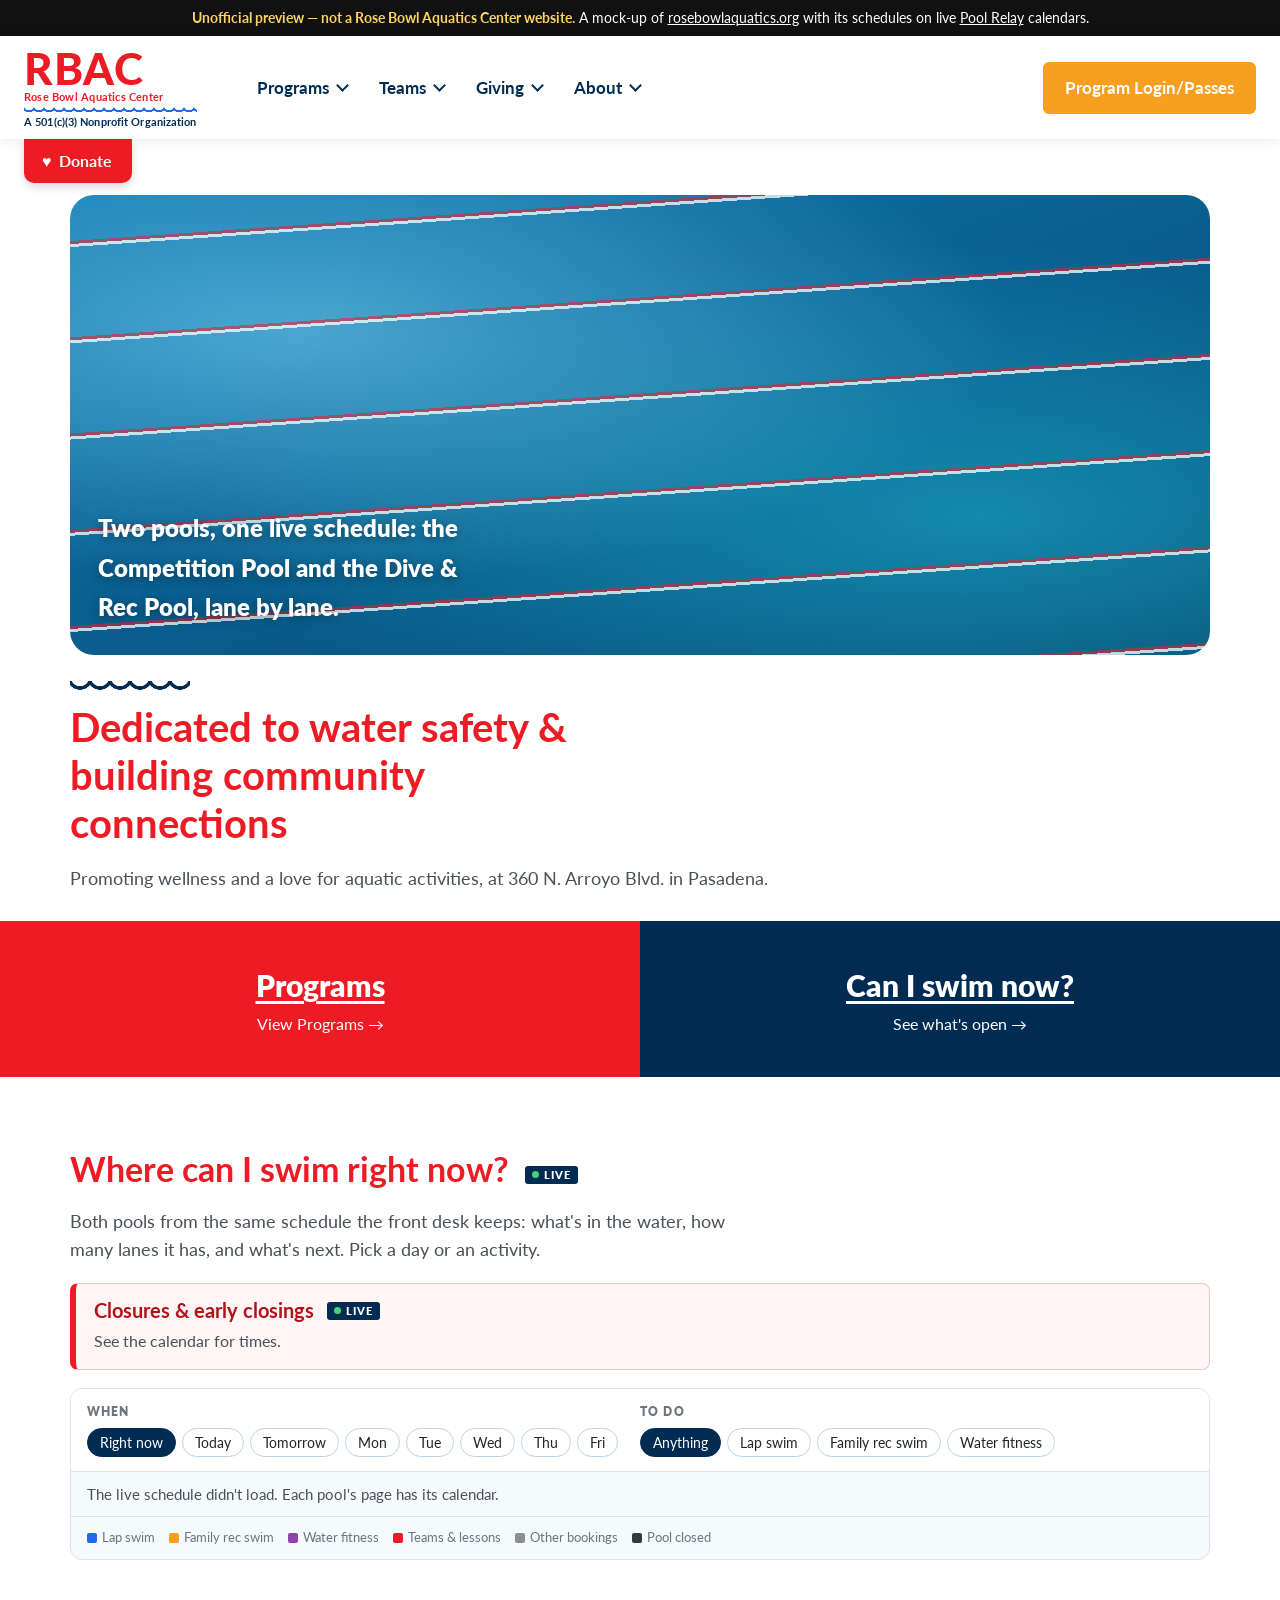
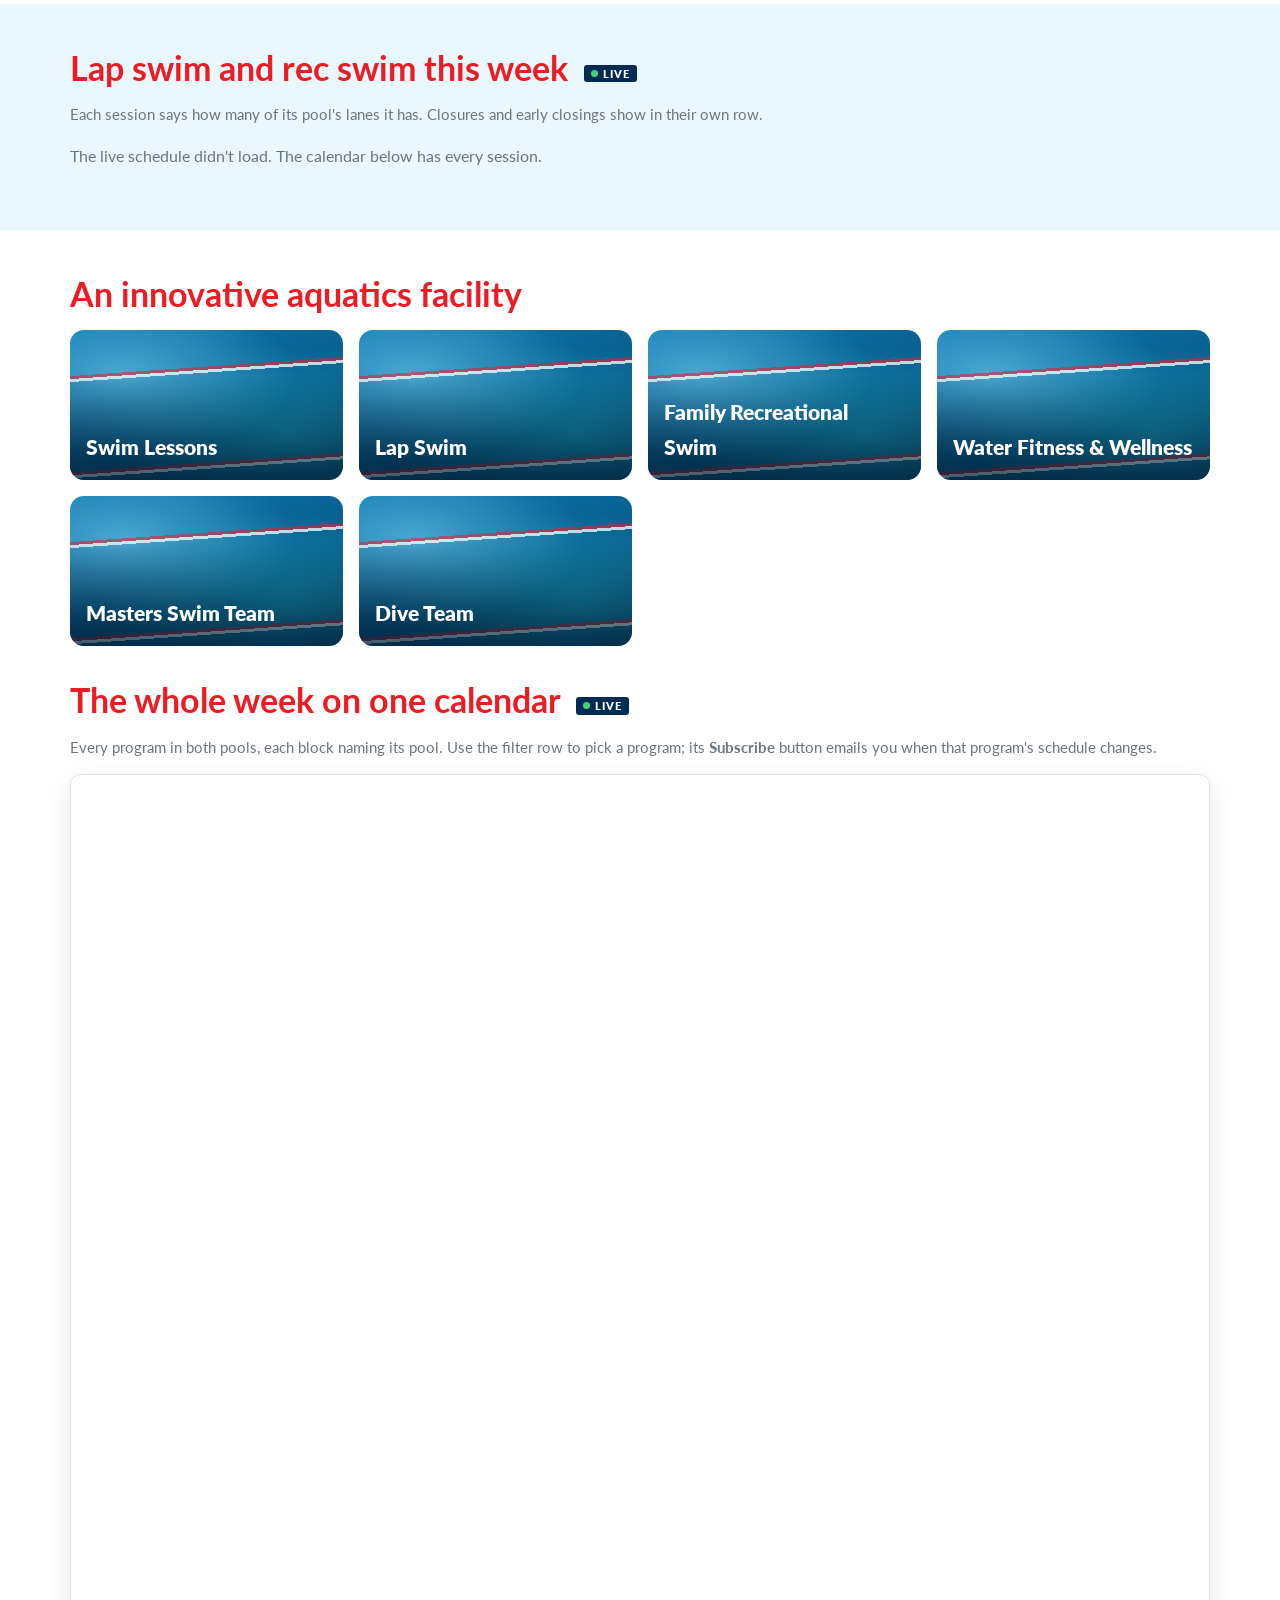
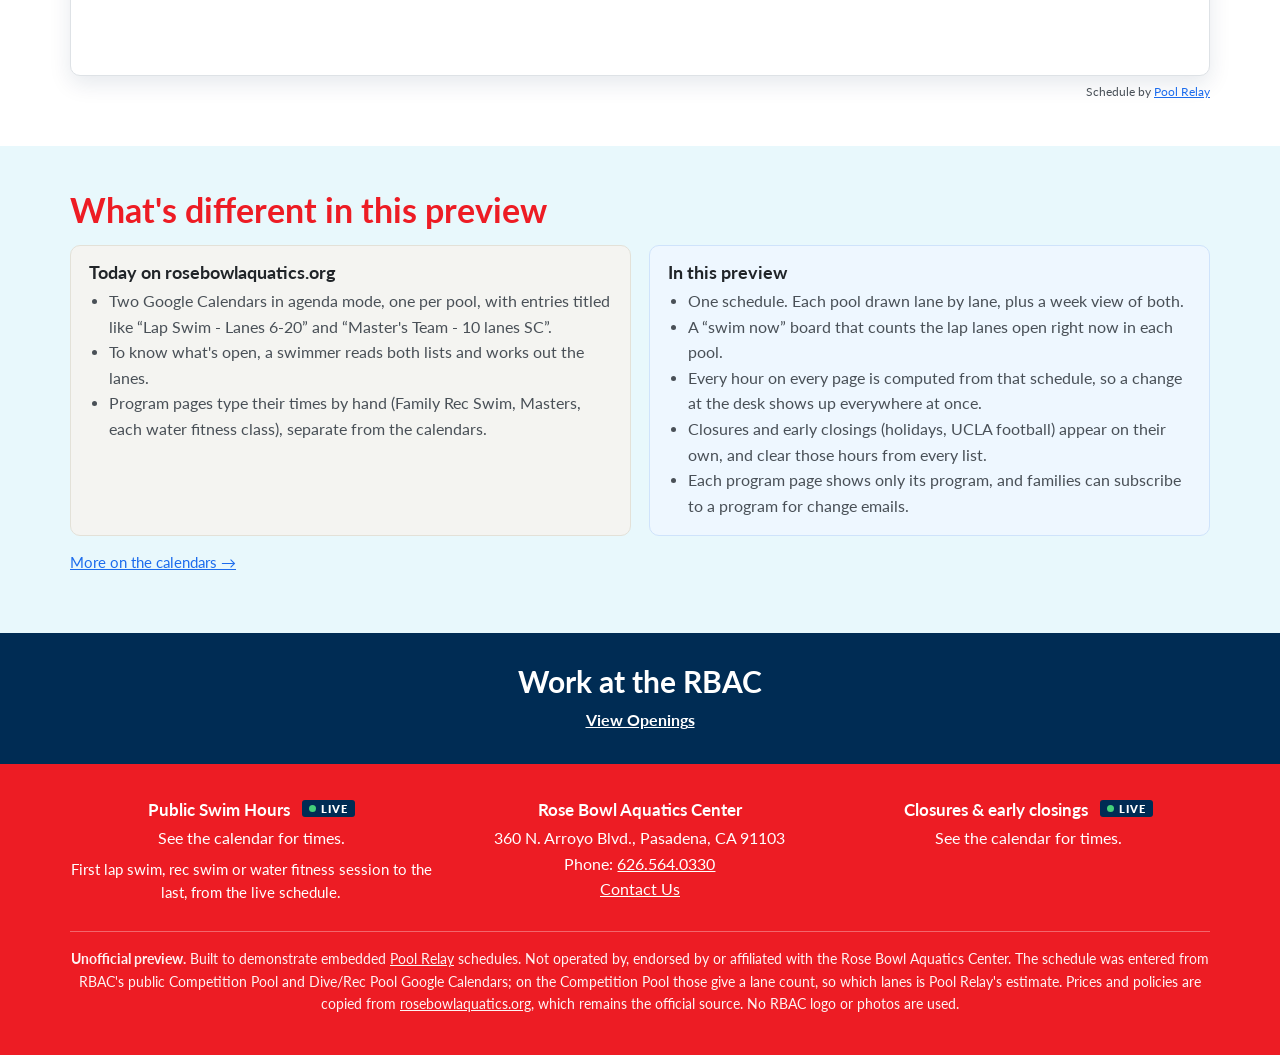
==== commit 92ecd9de: "Team pages: Swim Team, Water Polo, Dive Team and Rays, each on its own team calendar Each page reads" ====
--- a/index.html
+++ b/index.html
@@ -15,9 +15,9 @@
 <div class="preview-note"><b>Unofficial preview — not a Rose Bowl Aquatics Center website.</b> A mock-up of <a href="https://rosebowlaquatics.org" target="_blank" rel="noopener noreferrer">rosebowlaquatics.org</a> with its schedules on live <a href="https://www.poolrelay.com/" target="_blank" rel="noopener noreferrer">Pool Relay</a> calendars.</div>
 <header class="site"><div class="hdr">
   <a class="brand" href="index.html" aria-label="RBAC preview home"><span class="rb">RBAC</span><span class="rb-sub">Rose Bowl Aquatics Center</span><span class="wave" aria-hidden="true"></span><span class="np">A 501(c)(3) Nonprofit Organization</span></a>
-  <nav class="main" aria-label="Main"><div class="dd"><button type="button" aria-haspopup="true">Programs</button><div class="panel"><h3>Our Programs</h3><a href="swim-lessons.html">Swim Lessons</a><a href="water-fitness.html">Water Fitness &amp; Wellness</a><a class="ext" href="https://rosebowlaquatics.org/adaptive-swim-lessons" target="_blank" rel="noopener noreferrer">Adaptive Swim Lessons</a><a class="ext" href="https://rosebowlaquatics.org/camp" target="_blank" rel="noopener noreferrer">Anderson Adventure Camp H20</a><a href="rec-swim.html">Family Recreational Swim</a><a href="lap-swim.html">Lap Swim</a><a class="ext" href="https://rosebowlaquatics.org/therapy-pool" target="_blank" rel="noopener noreferrer">Therapy Pool</a><a class="ext" href="https://rosebowlaquatics.org/red-cross" target="_blank" rel="noopener noreferrer">Red Cross Training/Lifeguard</a><a class="ext" href="https://rosebowlaquatics.org/yoga" target="_blank" rel="noopener noreferrer">Yoga</a></div></div><div class="dd"><button type="button" aria-haspopup="true">Teams</button><div class="panel"><h3>Our Teams</h3><a class="ext" href="https://rosebowlaquatics.org/dive-team" target="_blank" rel="noopener noreferrer">Dive Team</a><a class="ext" href="https://rosebowlaquatics.org/swim-team" target="_blank" rel="noopener noreferrer">Swim Team</a><a class="ext" href="https://rosebowlaquatics.org/water-polo" target="_blank" rel="noopener noreferrer">Water Polo Team</a><a class="ext" href="https://rosebowlaquatics.org/rays" target="_blank" rel="noopener noreferrer">Rays Swim Team</a><a href="masters.html">Masters Swim Team</a></div></div><div class="dd"><button type="button" aria-haspopup="true">Giving</button><div class="panel"><h3>Giving</h3><a class="ext" href="https://rosebowlaquatics.org/events" target="_blank" rel="noopener noreferrer">Events</a><a class="ext" href="https://rosebowlaquatics.org/support" target="_blank" rel="noopener noreferrer">Why Donate?</a><a class="ext" href="https://rosebowlaquatics.org/ways-to-give" target="_blank" rel="noopener noreferrer">Ways to Give</a><a class="ext" href="https://rosebowlaquatics.org/directing-gift" target="_blank" rel="noopener noreferrer">Directing Your Gift</a><a class="ext" href="https://rosebowlaquatics.org/donation-request" target="_blank" rel="noopener noreferrer">Donation Request</a></div></div><div class="dd"><button type="button" aria-haspopup="true">About</button><div class="panel"><h3>About Us</h3><a class="ext" href="https://rosebowlaquatics.org/Contact-Us" target="_blank" rel="noopener noreferrer">Contact Us</a><a class="ext" href="https://rosebowlaquatics.org/about" target="_blank" rel="noopener noreferrer">About</a><a href="calendars.html">Calendars</a><a class="ext" href="https://rosebowlaquatics.org/visit" target="_blank" rel="noopener noreferrer">Visit RBAC</a><a class="ext" href="https://rosebowlaquatics.org/staff" target="_blank" rel="noopener noreferrer">Leadership</a><a class="ext" href="https://rosebowlaquatics.org/board" target="_blank" rel="noopener noreferrer">Board of Directors</a><a class="ext" href="https://rosebowlaquatics.org/guidelines" target="_blank" rel="noopener noreferrer">RBAC Guidelines</a><a class="ext" href="https://rosebowlaquatics.org/air-quality" target="_blank" rel="noopener noreferrer">Air Quality Monitoring</a><a class="ext" href="https://rosebowlaquatics.org/employment" target="_blank" rel="noopener noreferrer">Employment</a><a class="ext" href="https://rosebowlaquatics.org/financial-assistance" target="_blank" rel="noopener noreferrer">Apply for Financial Assistance</a></div></div></nav>
+  <nav class="main" aria-label="Main"><div class="dd"><button type="button" aria-haspopup="true">Programs</button><div class="panel"><h3>Our Programs</h3><a href="swim-lessons.html">Swim Lessons</a><a href="water-fitness.html">Water Fitness &amp; Wellness</a><a class="ext" href="https://rosebowlaquatics.org/adaptive-swim-lessons" target="_blank" rel="noopener noreferrer">Adaptive Swim Lessons</a><a class="ext" href="https://rosebowlaquatics.org/camp" target="_blank" rel="noopener noreferrer">Anderson Adventure Camp H20</a><a href="rec-swim.html">Family Recreational Swim</a><a href="lap-swim.html">Lap Swim</a><a class="ext" href="https://rosebowlaquatics.org/therapy-pool" target="_blank" rel="noopener noreferrer">Therapy Pool</a><a class="ext" href="https://rosebowlaquatics.org/red-cross" target="_blank" rel="noopener noreferrer">Red Cross Training/Lifeguard</a><a class="ext" href="https://rosebowlaquatics.org/yoga" target="_blank" rel="noopener noreferrer">Yoga</a></div></div><div class="dd"><button type="button" aria-haspopup="true">Teams</button><div class="panel"><h3>Our Teams</h3><a href="dive-team.html">Dive Team</a><a href="swim-team.html">Swim Team</a><a href="water-polo.html">Water Polo Team</a><a href="rays.html">Rays Swim Team</a><a href="masters.html">Masters Swim Team</a></div></div><div class="dd"><button type="button" aria-haspopup="true">Giving</button><div class="panel"><h3>Giving</h3><a class="ext" href="https://rosebowlaquatics.org/events" target="_blank" rel="noopener noreferrer">Events</a><a class="ext" href="https://rosebowlaquatics.org/support" target="_blank" rel="noopener noreferrer">Why Donate?</a><a class="ext" href="https://rosebowlaquatics.org/ways-to-give" target="_blank" rel="noopener noreferrer">Ways to Give</a><a class="ext" href="https://rosebowlaquatics.org/directing-gift" target="_blank" rel="noopener noreferrer">Directing Your Gift</a><a class="ext" href="https://rosebowlaquatics.org/donation-request" target="_blank" rel="noopener noreferrer">Donation Request</a></div></div><div class="dd"><button type="button" aria-haspopup="true">About</button><div class="panel"><h3>About Us</h3><a class="ext" href="https://rosebowlaquatics.org/Contact-Us" target="_blank" rel="noopener noreferrer">Contact Us</a><a class="ext" href="https://rosebowlaquatics.org/about" target="_blank" rel="noopener noreferrer">About</a><a href="calendars.html">Calendars</a><a class="ext" href="https://rosebowlaquatics.org/visit" target="_blank" rel="noopener noreferrer">Visit RBAC</a><a class="ext" href="https://rosebowlaquatics.org/staff" target="_blank" rel="noopener noreferrer">Leadership</a><a class="ext" href="https://rosebowlaquatics.org/board" target="_blank" rel="noopener noreferrer">Board of Directors</a><a class="ext" href="https://rosebowlaquatics.org/guidelines" target="_blank" rel="noopener noreferrer">RBAC Guidelines</a><a class="ext" href="https://rosebowlaquatics.org/air-quality" target="_blank" rel="noopener noreferrer">Air Quality Monitoring</a><a class="ext" href="https://rosebowlaquatics.org/employment" target="_blank" rel="noopener noreferrer">Employment</a><a class="ext" href="https://rosebowlaquatics.org/financial-assistance" target="_blank" rel="noopener noreferrer">Apply for Financial Assistance</a></div></div></nav>
   <div class="right"><a class="btn-login" href="https://rosebowlaquatics.org/login-page" target="_blank" rel="noopener noreferrer">Program Login/Passes</a>
-    <details class="mnav"><summary><i aria-hidden="true"></i>MENU</summary><div class="mpanel"><h4>Programs</h4><a href="swim-lessons.html">Swim Lessons</a><a href="water-fitness.html">Water Fitness &amp; Wellness</a><a class="ext" href="https://rosebowlaquatics.org/adaptive-swim-lessons" target="_blank" rel="noopener noreferrer">Adaptive Swim Lessons</a><a class="ext" href="https://rosebowlaquatics.org/camp" target="_blank" rel="noopener noreferrer">Anderson Adventure Camp H20</a><a href="rec-swim.html">Family Recreational Swim</a><a href="lap-swim.html">Lap Swim</a><a class="ext" href="https://rosebowlaquatics.org/therapy-pool" target="_blank" rel="noopener noreferrer">Therapy Pool</a><a class="ext" href="https://rosebowlaquatics.org/red-cross" target="_blank" rel="noopener noreferrer">Red Cross Training/Lifeguard</a><a class="ext" href="https://rosebowlaquatics.org/yoga" target="_blank" rel="noopener noreferrer">Yoga</a><h4>Teams</h4><a class="ext" href="https://rosebowlaquatics.org/dive-team" target="_blank" rel="noopener noreferrer">Dive Team</a><a class="ext" href="https://rosebowlaquatics.org/swim-team" target="_blank" rel="noopener noreferrer">Swim Team</a><a class="ext" href="https://rosebowlaquatics.org/water-polo" target="_blank" rel="noopener noreferrer">Water Polo Team</a><a class="ext" href="https://rosebowlaquatics.org/rays" target="_blank" rel="noopener noreferrer">Rays Swim Team</a><a href="masters.html">Masters Swim Team</a><h4>Giving</h4><a class="ext" href="https://rosebowlaquatics.org/events" target="_blank" rel="noopener noreferrer">Events</a><a class="ext" href="https://rosebowlaquatics.org/support" target="_blank" rel="noopener noreferrer">Why Donate?</a><a class="ext" href="https://rosebowlaquatics.org/ways-to-give" target="_blank" rel="noopener noreferrer">Ways to Give</a><a class="ext" href="https://rosebowlaquatics.org/directing-gift" target="_blank" rel="noopener noreferrer">Directing Your Gift</a><a class="ext" href="https://rosebowlaquatics.org/donation-request" target="_blank" rel="noopener noreferrer">Donation Request</a><h4>About</h4><a class="ext" href="https://rosebowlaquatics.org/Contact-Us" target="_blank" rel="noopener noreferrer">Contact Us</a><a class="ext" href="https://rosebowlaquatics.org/about" target="_blank" rel="noopener noreferrer">About</a><a href="calendars.html">Calendars</a><a class="ext" href="https://rosebowlaquatics.org/visit" target="_blank" rel="noopener noreferrer">Visit RBAC</a><a class="ext" href="https://rosebowlaquatics.org/staff" target="_blank" rel="noopener noreferrer">Leadership</a><a class="ext" href="https://rosebowlaquatics.org/board" target="_blank" rel="noopener noreferrer">Board of Directors</a><a class="ext" href="https://rosebowlaquatics.org/guidelines" target="_blank" rel="noopener noreferrer">RBAC Guidelines</a><a class="ext" href="https://rosebowlaquatics.org/air-quality" target="_blank" rel="noopener noreferrer">Air Quality Monitoring</a><a class="ext" href="https://rosebowlaquatics.org/employment" target="_blank" rel="noopener noreferrer">Employment</a><a class="ext" href="https://rosebowlaquatics.org/financial-assistance" target="_blank" rel="noopener noreferrer">Apply for Financial Assistance</a></div></details></div>
+    <details class="mnav"><summary><i aria-hidden="true"></i>MENU</summary><div class="mpanel"><h4>Programs</h4><a href="swim-lessons.html">Swim Lessons</a><a href="water-fitness.html">Water Fitness &amp; Wellness</a><a class="ext" href="https://rosebowlaquatics.org/adaptive-swim-lessons" target="_blank" rel="noopener noreferrer">Adaptive Swim Lessons</a><a class="ext" href="https://rosebowlaquatics.org/camp" target="_blank" rel="noopener noreferrer">Anderson Adventure Camp H20</a><a href="rec-swim.html">Family Recreational Swim</a><a href="lap-swim.html">Lap Swim</a><a class="ext" href="https://rosebowlaquatics.org/therapy-pool" target="_blank" rel="noopener noreferrer">Therapy Pool</a><a class="ext" href="https://rosebowlaquatics.org/red-cross" target="_blank" rel="noopener noreferrer">Red Cross Training/Lifeguard</a><a class="ext" href="https://rosebowlaquatics.org/yoga" target="_blank" rel="noopener noreferrer">Yoga</a><h4>Teams</h4><a href="dive-team.html">Dive Team</a><a href="swim-team.html">Swim Team</a><a href="water-polo.html">Water Polo Team</a><a href="rays.html">Rays Swim Team</a><a href="masters.html">Masters Swim Team</a><h4>Giving</h4><a class="ext" href="https://rosebowlaquatics.org/events" target="_blank" rel="noopener noreferrer">Events</a><a class="ext" href="https://rosebowlaquatics.org/support" target="_blank" rel="noopener noreferrer">Why Donate?</a><a class="ext" href="https://rosebowlaquatics.org/ways-to-give" target="_blank" rel="noopener noreferrer">Ways to Give</a><a class="ext" href="https://rosebowlaquatics.org/directing-gift" target="_blank" rel="noopener noreferrer">Directing Your Gift</a><a class="ext" href="https://rosebowlaquatics.org/donation-request" target="_blank" rel="noopener noreferrer">Donation Request</a><h4>About</h4><a class="ext" href="https://rosebowlaquatics.org/Contact-Us" target="_blank" rel="noopener noreferrer">Contact Us</a><a class="ext" href="https://rosebowlaquatics.org/about" target="_blank" rel="noopener noreferrer">About</a><a href="calendars.html">Calendars</a><a class="ext" href="https://rosebowlaquatics.org/visit" target="_blank" rel="noopener noreferrer">Visit RBAC</a><a class="ext" href="https://rosebowlaquatics.org/staff" target="_blank" rel="noopener noreferrer">Leadership</a><a class="ext" href="https://rosebowlaquatics.org/board" target="_blank" rel="noopener noreferrer">Board of Directors</a><a class="ext" href="https://rosebowlaquatics.org/guidelines" target="_blank" rel="noopener noreferrer">RBAC Guidelines</a><a class="ext" href="https://rosebowlaquatics.org/air-quality" target="_blank" rel="noopener noreferrer">Air Quality Monitoring</a><a class="ext" href="https://rosebowlaquatics.org/employment" target="_blank" rel="noopener noreferrer">Employment</a><a class="ext" href="https://rosebowlaquatics.org/financial-assistance" target="_blank" rel="noopener noreferrer">Apply for Financial Assistance</a></div></details></div>
   <a class="donate" href="https://rosebowlaquatics.org/donate" target="_blank" rel="noopener noreferrer">Donate</a>
 </div></header>
 <main>
@@ -47,7 +47,7 @@
 
 <section class="band" id="programs"><div class="wrap">
   <h2 class="sec-title">An innovative aquatics facility</h2>
-  <div class="prog-grid"><a class="water" href="swim-lessons.html"><span>Swim Lessons</span></a><a class="water" href="lap-swim.html"><span>Lap Swim</span></a><a class="water" href="rec-swim.html"><span>Family Recreational Swim</span></a><a class="water" href="water-fitness.html"><span>Water Fitness &amp; Wellness</span></a><a class="water" href="masters.html"><span>Masters Swim Team</span></a><a class="water ext" href="https://rosebowlaquatics.org/dive-team" target="_blank" rel="noopener noreferrer"><span>Dive Team</span></a></div>
+  <div class="prog-grid"><a class="water" href="swim-lessons.html"><span>Swim Lessons</span></a><a class="water" href="lap-swim.html"><span>Lap Swim</span></a><a class="water" href="rec-swim.html"><span>Family Recreational Swim</span></a><a class="water" href="water-fitness.html"><span>Water Fitness &amp; Wellness</span></a><a class="water" href="masters.html"><span>Masters Swim Team</span></a><a class="water" href="dive-team.html"><span>Dive Team</span></a></div>
   <h2 class="sec-title" style="margin-top:34px">The whole week on one calendar <span class="live-tag">Live</span></h2>
   <p class="small muted">Every program in both pools, each block naming its pool. Use the filter row to pick a program; its
     <b>Subscribe</b> button emails you when that program's schedule changes.</p>
